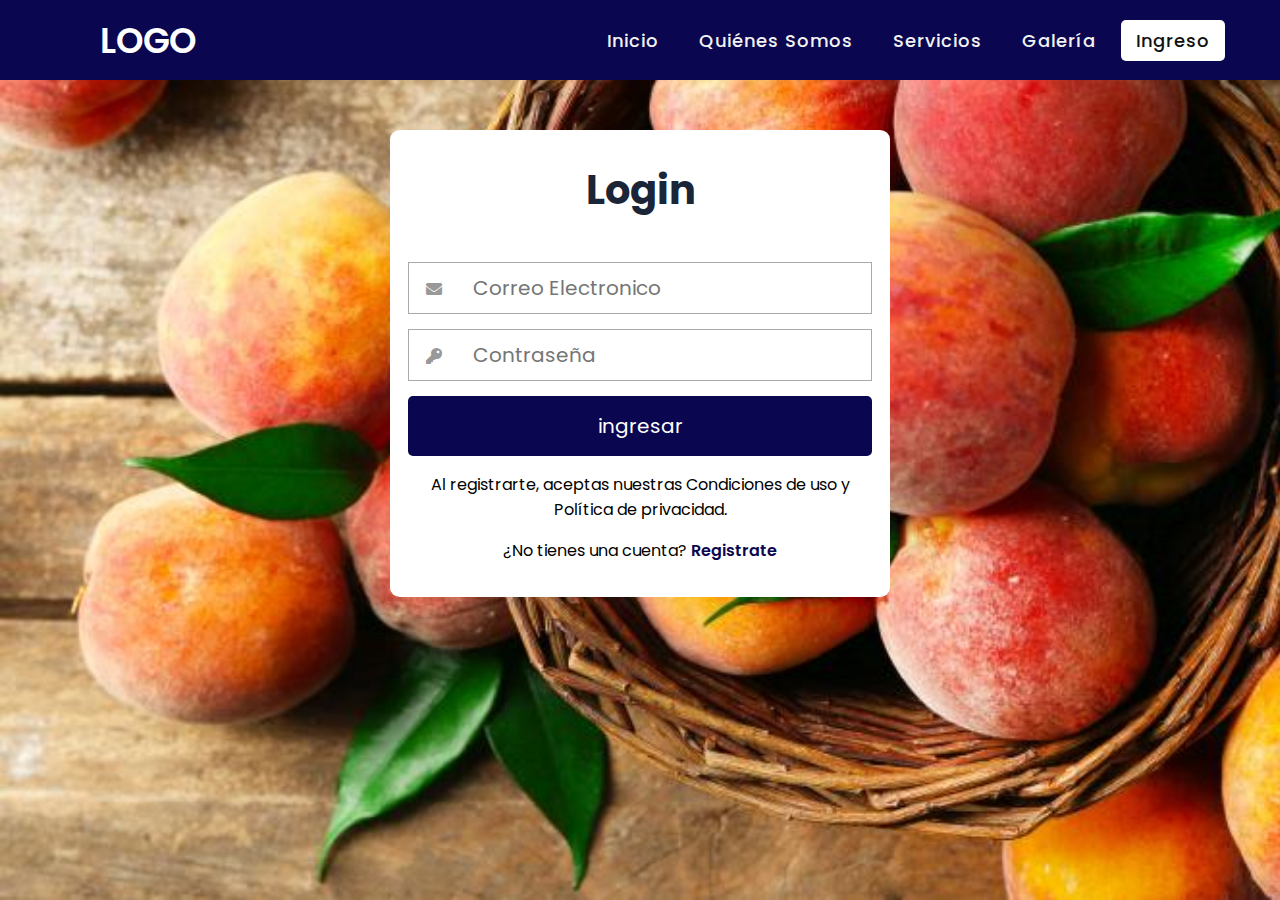
==== Capa_Interfaz/Paginas/Login.html @ b4c10fe7 "subir inicial proyecto" ====
<!DOCTYPE html> 

<html lang="es">

    <head>

        <meta charset="UTF-8">
        <title>Login Usuarios</title> 
        <meta name="viewport" content="width=device-width, user-scalable=yes, initial-scale=1.0, maximum-scale=3.0, minimum-scale=1.0">
        <link rel="stylesheet" href="https://use.fontawesome.com/releases/v5.6.3/css/all.css" >
        <link rel="stylesheet" href="estilos.css">
        <link rel="stylesheet" href="../CSS/estilos.css">
        <script src="../JS/validar.js"></script>
        
    </head>  

    <body>

        <nav>
            <div class="logo">
                LOGO
            </div>
            <input type="checkbox" id="click">
            <label for="click" class="menu-btn">
                <i class="fas fa-bars"></i>
            </label>
            <ul>
                <li><a href="../../Capa_Interfaz/Index.html">Inicio</a></li>
                <li><a href="#">Quiénes Somos</a></li>
                <li><a href="#">Servicios</a></li>
                <li><a href="#">Galería</a></li>             
                <li><a class="active" href="#">Ingreso</a></li>
            </ul>
        </nav>

        <form class="formulario" action="validar.php" method="POST" onsubmit="return validar();">
        
            <h1>Login</h1>
            <div class="contenedor">

                <div class="input-contenedor">
                    <i class="fas fa-envelope icon"></i>
                    <input type="email" id="correo" placeholder="Correo Electronico" name="correo" required>             
                </div>
                
                <div class="input-contenedor">
                    <i class="fas fa-key icon"></i>
                    <input type="password" id="pass" placeholder="Contraseña" name="pass"required>             
                </div>

                <input type="submit" value="ingresar" class="button">
                <p>Al registrarte, aceptas nuestras Condiciones de uso y Política de privacidad.</p>
                <p>¿No tienes una cuenta? <a class="link" href="../Paginas/Registrar.html"> Registrate </a></p>

            </div>
        </form>
        <br>
        <footer>
            
        </footer>
    </body>
</html>
---- Capa_Interfaz/CSS/estilos.css ----
@import url('https://fonts.googleapis.com/css?family=Poppins:400,500,600,700&display=swap');

body {
    font-family: Arial, Helvetica, sans-serif;
    margin: 0;
    background: url(../Imagenes/frutas.jpg);
    background-size: cover;
    background-attachment: fixed;
}
* {
    box-sizing: border-box;
    font-family: 'Poppins', sans-serif;
}

nav{
    display: flex;
    height: 80px;
    width: 100%;
    background: #0b0650;
    align-items: center;
    justify-content: space-between;
    padding: 0 50px 0 100px;
    flex-wrap: wrap;
}
nav .logo{
    color: #fff;
    font-size: 35px;
    font-weight: 600;
}
nav ul{
    display: flex;
    flex-wrap: wrap;
    list-style: none;
}
nav ul li{
    margin: 0 5px;
}
nav ul li a{
    color: #f2f2f2;
    text-decoration: none;
    font-size: 18px;
    font-weight: 500;
    padding: 8px 15px;
    border-radius: 5px;
    letter-spacing: 1px;
    transition: all 0.3s ease;
}
nav ul li a.active,
nav ul li a:hover{
    color: #111;
    background: #fff;
}
  nav .menu-btn i{
    color: #fff;
    font-size: 22px;
    cursor: pointer;
    display: none;
}
  input[type="checkbox"]{
    display: none;
}
@media (max-width: 1000px){
    nav{
      padding: 0 40px 0 50px;
    }
}
@media (max-width: 920px) {
    nav .menu-btn i{
      display: block;
    }
    #click:checked ~ .menu-btn i:before{
      content: "\f00d";
    }
    nav ul{
      position: fixed;
      top: 80px;
      left: -100%;
      background: #111;
      height: 100vh;
      width: 100%;
      text-align: center;
      display: block;
      transition: all 0.3s ease;
    }
    #click:checked ~ ul{
      left: 0;
    }
    nav ul li{
      width: 100%;
      margin: 40px 0;
    }
    nav ul li a{
      width: 100%;
      margin-left: -100%;
      display: block;
      font-size: 20px;
      transition: 0.6s cubic-bezier(0.68, -0.55, 0.265, 1.55);
    }
    #click:checked ~ ul li a{
      margin-left: 0px;
    }
    nav ul li a.active,
    nav ul li a:hover{
      background: none;
      color: cyan;
    }
}
.contenedor{
    width: 100%;
    padding: 15px;
}
.formulario{
    background: #fff;
    margin-top: 150px;
    padding: 3px;
}
h1{
    text-align: center;
    color: #1a2537;
    font-size: 40px;
}
input[type="text"],
input[type="email"],
input[type="password"]{
    font-size: 20px;
    width: 82%;
    padding: 10px;
    border: none;
}
.input-contenedor{
    margin-bottom: 15px;
    border: 1px solid #aaa;
}
.icon{
    min-width: 50px;
    text-align: center;
    color: #999;
}
.button{
    border: none;
    width: 100%;
    color: white;
    font-size: 20px;
    background:  #0b0650;
    padding: 15px 20px;
    border-radius: 5px;
    cursor: pointer;
}
.button:hover{
    background: cadetblue;
}
p{
    text-align: center;
}
.link{
    text-decoration: none;
      color: #0b0650;
    font-weight: 600;
}
.link:hover{
     color: cadetblue;
}
@media(min-width:768px)
{
    .formulario{
        margin: auto;
        width: 500px;
        margin-top: 50px;
        border-radius: 2%;
    }
}
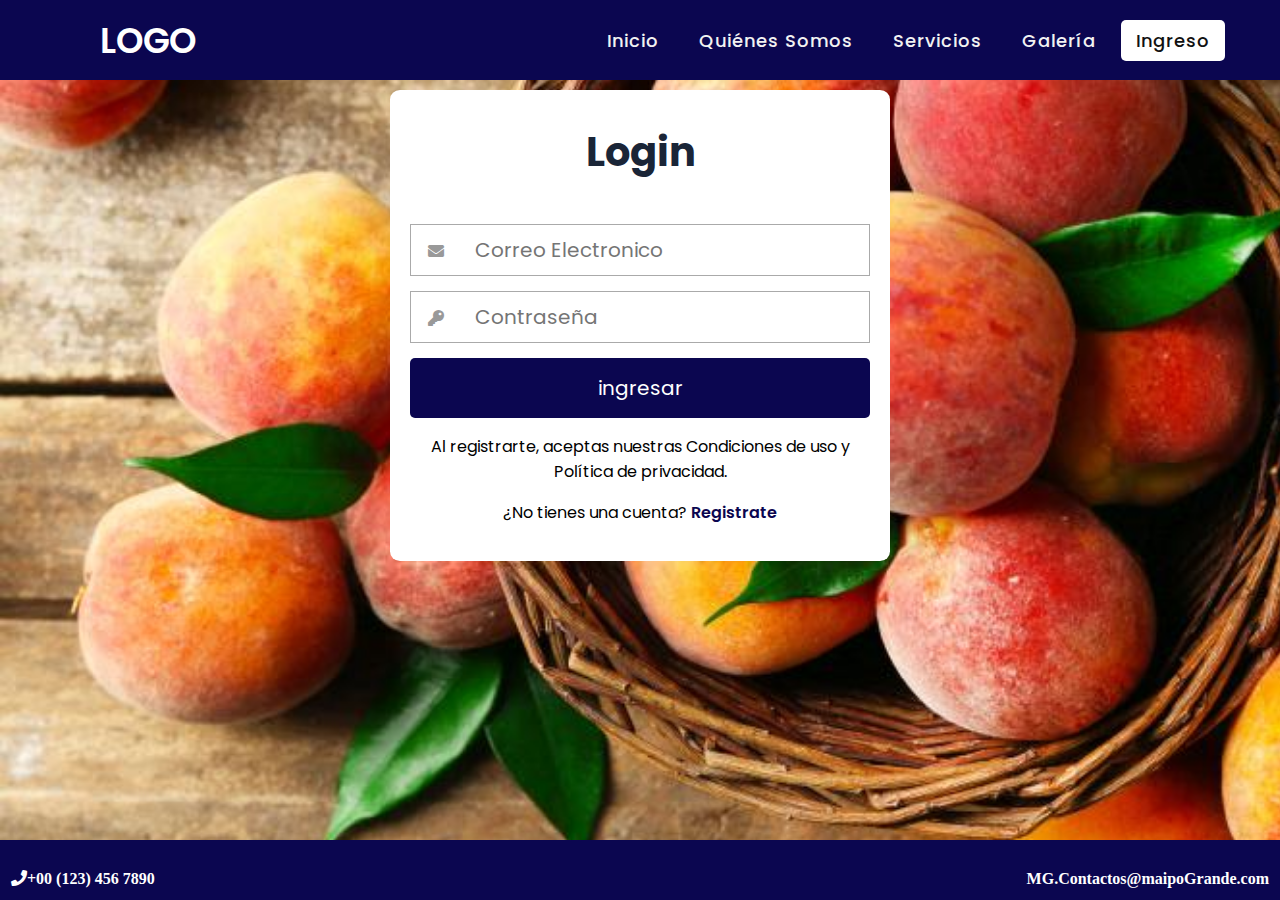
==== commit 618ec880: "Nombre o descripción del commitfooter" ====
--- a/Capa_Interfaz/Paginas/Login.html
+++ b/Capa_Interfaz/Paginas/Login.html
@@ -55,8 +55,21 @@
             </div>
         </form>
         <br>
-        <footer>
-            
-        </footer>
+        <div class="footer">
+           
+            <div id='footer-column-container'>
+
+                <div id='footer2' style='width: 32%; float: left; margin:1px 1px 1px 1px; text-align: left;'>
+                <b:section class='footer-column' id='col1' preferred='yes' style='float:left;'>
+                    <i class="fa fa-phone">+00 (123) 456 7890</i>
+                </b:section>
+                </div>
+                
+                <div id='footer4' style='width: 32%; float: right; margin:1px 1px 1px 1px; text-align: left;'>
+                <b:section class='footer-column' id='col3' preferred='yes' style='float:right;'>
+                    <i class="fa fa-envelope-o">MG.Contactos@maipoGrande.com</i>
+                </b:section>
+                </div></div>         
+        </div>
     </body>
 </html>--- a/Capa_Interfaz/CSS/estilos.css
+++ b/Capa_Interfaz/CSS/estilos.css
@@ -6,6 +6,8 @@
     background: url(../Imagenes/frutas.jpg);
     background-size: cover;
     background-attachment: fixed;
+    min-height: 100%;
+    flex-wrap: wrap;
 }
 * {
     box-sizing: border-box;
@@ -111,8 +113,8 @@
 }
 .formulario{
     background: #fff;
-    margin-top: 150px;
-    padding: 3px;
+    margin-top: 100px;
+    padding: 5px;
 }
 h1{
     text-align: center;
@@ -160,12 +162,33 @@
 .link:hover{
      color: cadetblue;
 }
+.footer{
+  align-self: flex-end;
+  background: #0b0650;
+  line-height: 3;
+  width: 100%;
+  position: fixed;
+  height: 60px;
+  bottom: 0%;
+  color: #fff;
+}
+
+#footer-column-container {
+  widows: 50px;
+  clear:both;
+  font-family: 'Comic Sans MS';
+  }
+  .footer-column {
+  margin: 4px 0 0 0;
+  padding: 10px;
+  }
+
 @media(min-width:768px)
 {
     .formulario{
         margin: auto;
         width: 500px;
-        margin-top: 50px;
+        margin-top: 10px;
         border-radius: 2%;
     }
 }
